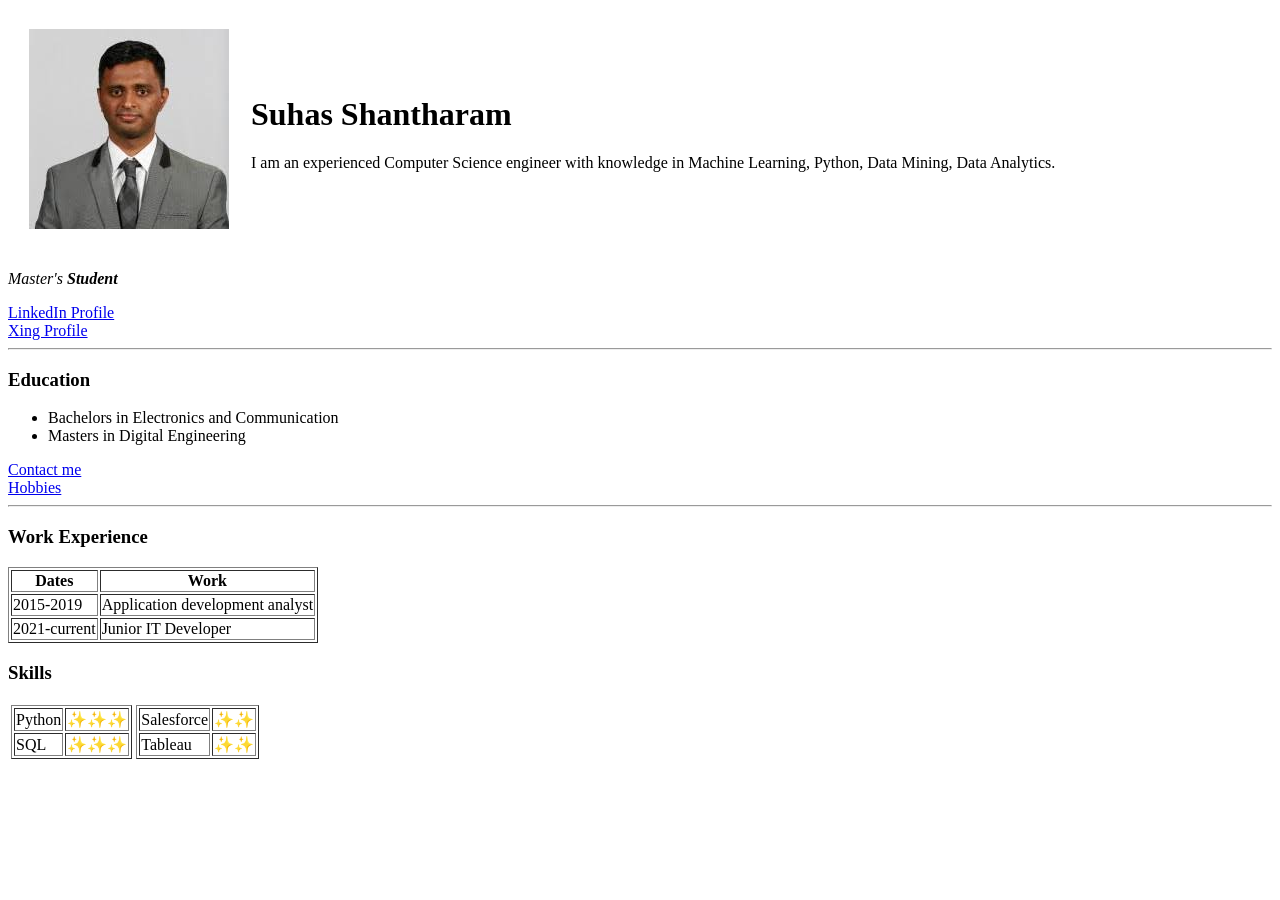
==== index.html @ c67d60f5 "Add files via upload" ====
<!DOCTYPE html>
<html lang="en">
<head>
    <meta charset="UTF-8">
    <meta http-equiv="X-UA-Compatible" content="IE=edge">
    <meta name="viewport" content="width=device-width, initial-scale=1.0">
    <title>🐿Suhas Personal site</title>
</head>
<body>
    <table cellspacing='20'>
        <tr>
            <td><img src="[data-uri]" alt="Suhas profile picture"></td>
            <td><h1>Suhas Shantharam</h1><p>I am an experienced Computer Science engineer with knowledge in Machine Learning, Python, Data Mining, Data Analytics.</p></td>
        </tr>
    </table>
    
    
    <p><em>Master's <strong>Student</strong></em></p>
    <a href="https://www.linkedin.com/in/suhas-shantharam-69884892/">LinkedIn Profile</a>
    <br>
    <a href="https://www.xing.com/profile/Suhas_Shantharam/cv">Xing Profile</a>
    
    <hr>
    <h3>Education</h3>
    <ul>
        <li>Bachelors in Electronics and Communication</li>
        <li>Masters in Digital Engineering</li>
    </ul>
    <a href="Contact me.html">Contact me</a>
    <br>
    <a href="Hobbies.html">Hobbies</a>
    <hr>
    <h3>Work Experience</h3>
    <table border='1'>
        <thead>
            <th>Dates</th>
            <th>Work</th>
        </thead>
        <tbody>
            <tr>
                <td>2015-2019</td>
                <td>Application development analyst</td>
                
            </tr>
            <tr>
                <td>2021-current</td>
                <td>Junior IT Developer</td>
            </tr>

        </tbody>
        
    </table>
    <h3>Skills</h3>
    <table>
        <tr>
            <td><table border ='1'>
                <tr>
                    <td>Python</td>
                    <td>✨✨✨</td>
                </tr>
                <tr>
                    <td>SQL</td>
                    <td>✨✨✨</td>
                </tr>
                
        
            </table></td>
            <td><table border ='1'>
                
                
                <tr><td>Salesforce</td><td>✨✨</td></tr>
                <tr><td>Tableau</td><td>✨✨</td></tr>
        
            </table></td>
        </tr>
    </table>
    

   
</body>
</html>
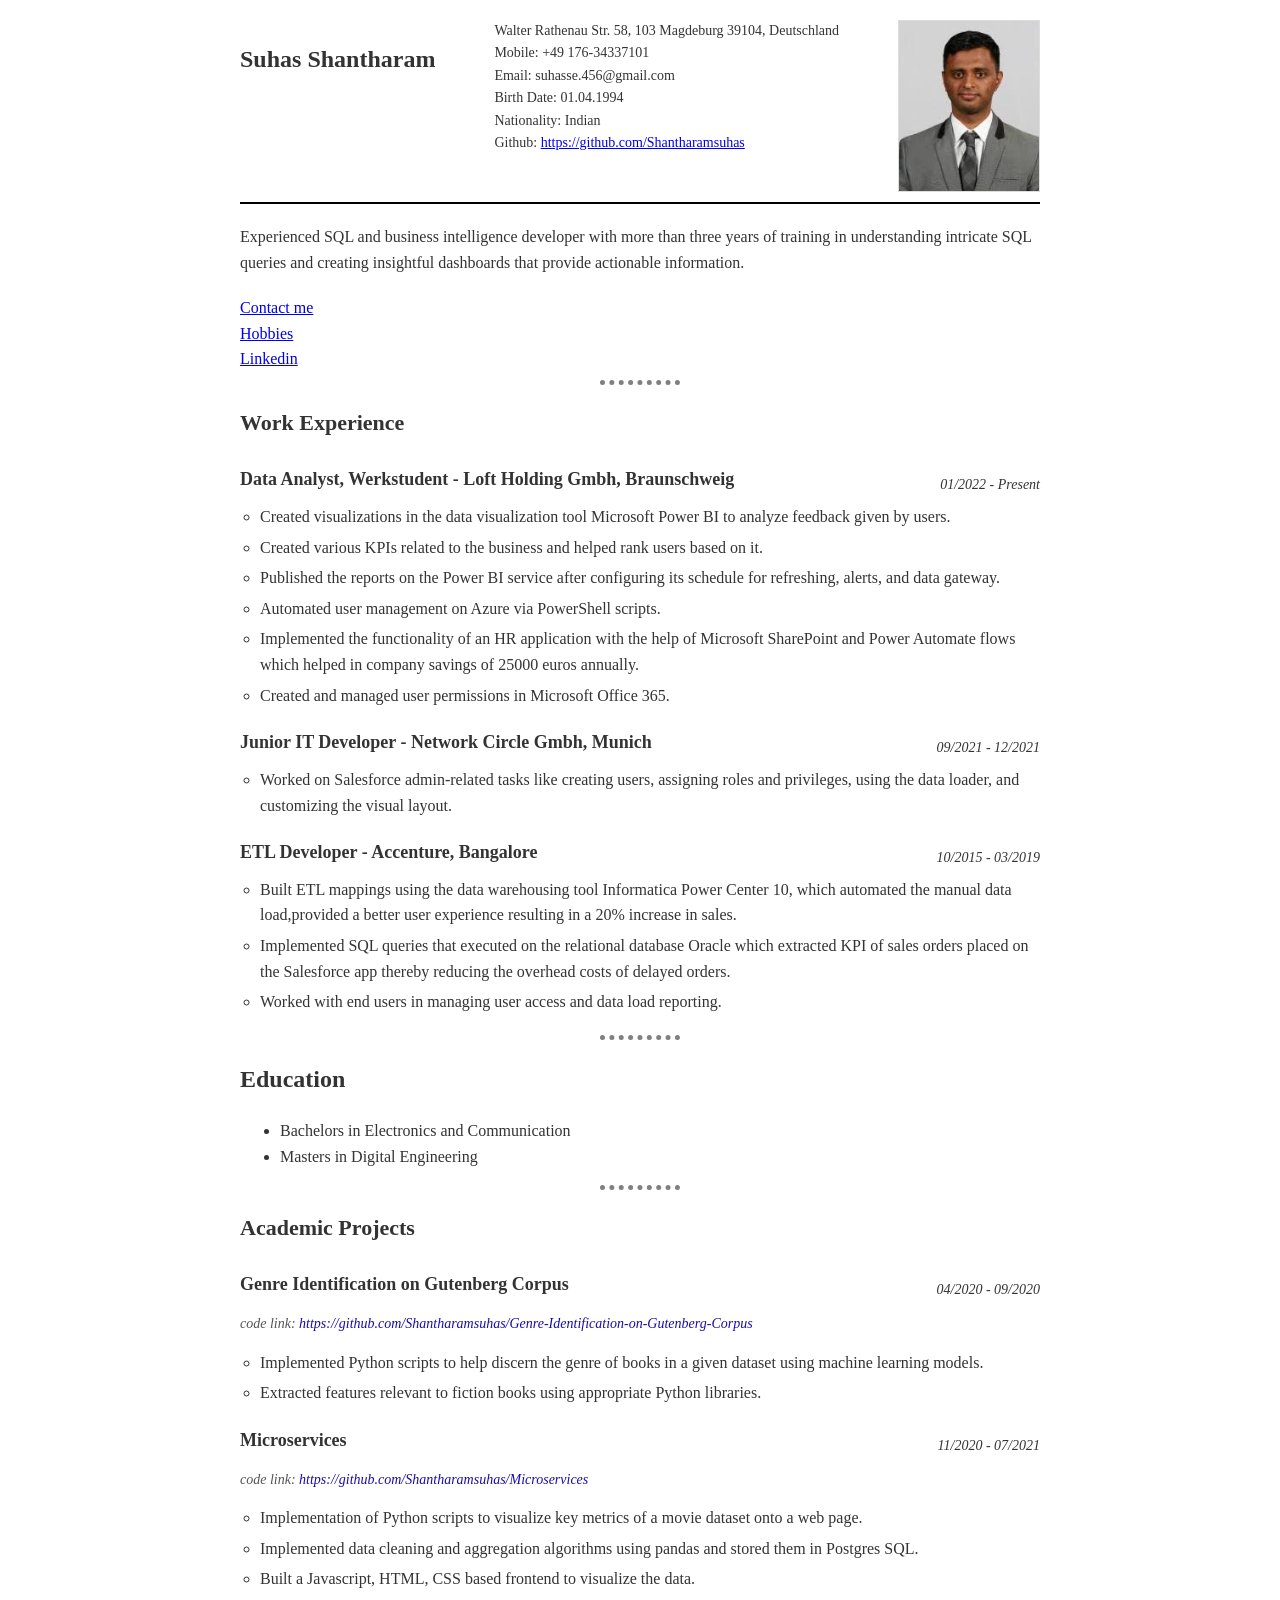
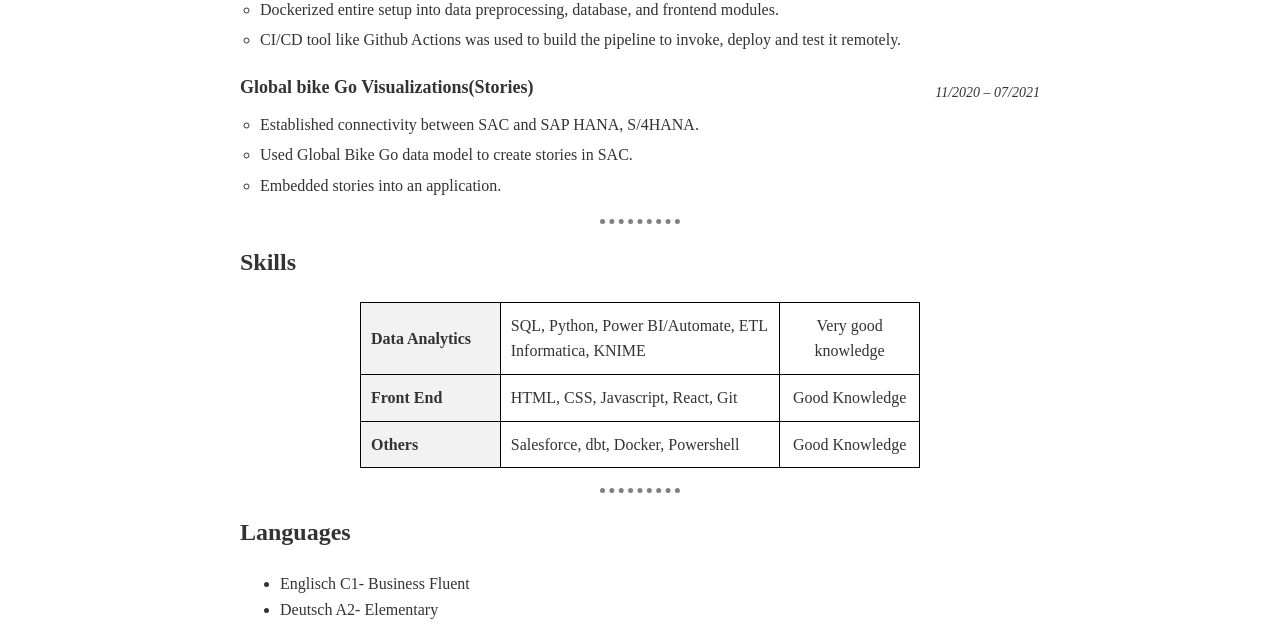
==== commit 64830c7f: "updated resume" ====
--- a/index.html
+++ b/index.html
@@ -2,80 +2,149 @@
 <html lang="en">
 <head>
     <meta charset="UTF-8">
-    <meta http-equiv="X-UA-Compatible" content="IE=edge">
     <meta name="viewport" content="width=device-width, initial-scale=1.0">
-    <title>🐿Suhas Personal site</title>
+    <title>Suhas Shantharam - Resume</title>
+    <link rel="stylesheet" href="css/styles.css">
 </head>
 <body>
-    <table cellspacing='20'>
-        <tr>
-            <td><img src="[data-uri]" alt="Suhas profile picture"></td>
-            <td><h1>Suhas Shantharam</h1><p>I am an experienced Computer Science engineer with knowledge in Machine Learning, Python, Data Mining, Data Analytics.</p></td>
-        </tr>
-    </table>
-    
-    
-    <p><em>Master's <strong>Student</strong></em></p>
-    <a href="https://www.linkedin.com/in/suhas-shantharam-69884892/">LinkedIn Profile</a>
-    <br>
-    <a href="https://www.xing.com/profile/Suhas_Shantharam/cv">Xing Profile</a>
-    
-    <hr>
-    <h3>Education</h3>
-    <ul>
+
+    <div class="resume-container">
+        <div class="header">
+            <h2>Suhas Shantharam</h2>
+            <p>
+                Walter Rathenau Str. 58, 103 Magdeburg 39104, Deutschland<br>
+                Mobile: +49 176-34337101<br>
+                Email: suhasse.456@gmail.com<br>
+                Birth Date: 01.04.1994<br>
+                Nationality: Indian<br>
+                Github: <a href="https://github.com/Shantharamsuhas">https://github.com/Shantharamsuhas</a>
+            </p>
+            <img src="[data-uri]" alt="Suhas profile picture">
+        </div>
+
+        <div class="summary">
+            <p>
+                Experienced SQL and business intelligence developer with more than three years of training in understanding
+                intricate SQL queries and creating insightful dashboards that provide actionable information.
+            </p>
+        </div>
+
+        <a href="Contact me.html">Contact me</a>
+        <br>
+        <a href="Hobbies.html">Hobbies</a>
+        <br>
+        <a href="https://www.linkedin.com/in/suhas-shantharam-69584892/">Linkedin</a>
+        <hr>
+
+        <div class="work-experience">
+            <h2>Work Experience</h2>
+
+            <div class="job">
+                <h3>Data Analyst, Werkstudent - Loft Holding Gmbh, Braunschweig</h3>
+                <span class="date">01/2022 - Present</span>
+                <ul>
+                    <li>Created visualizations in the data visualization tool Microsoft Power BI to analyze feedback given by users.</li>
+                    <li>Created various KPIs related to the business and helped rank users based on it.</li>
+                    <li>Published the reports on the Power BI service after configuring its schedule for refreshing, alerts, and data gateway.</li>
+                    <li>Automated user management on Azure via PowerShell scripts.</li>
+                    <li>Implemented the functionality of an HR application with the help of Microsoft SharePoint and Power Automate flows which helped in company savings of 25000 euros annually.</li>
+                    <li>Created and managed user permissions in Microsoft Office 365.</li>
+                </ul>
+            </div>
+
+            <div class="job">
+                <h3>Junior IT Developer - Network Circle Gmbh, Munich</h3>
+                <span class="date">09/2021 - 12/2021</span>
+                <ul>
+                    <li>Worked on Salesforce admin-related tasks like creating users, assigning roles and privileges, using the data loader, and customizing the visual layout.</li>
+                </ul>
+            </div>
+
+            <div class="job">
+                <h3>ETL Developer - Accenture, Bangalore</h3>
+                <span class="date">10/2015 - 03/2019</span>
+                <ul>
+                    <li>Built ETL mappings using the data warehousing tool Informatica Power Center 10, which automated the manual data load,provided a better user experience resulting in a 20% increase in sales.</li>
+                    <li>Implemented SQL queries that executed on the relational database Oracle which extracted KPI of sales orders placed on the Salesforce app thereby reducing the overhead costs of delayed orders.</li>
+                    <li>Worked with end users in managing user access and data load reporting.</li>
+                </ul>
+            </div>
+
+        </div>
+        <hr>
+
+        <h2 id="heading">Education</h2>
+        <ul>
         <li>Bachelors in Electronics and Communication</li>
         <li>Masters in Digital Engineering</li>
-    </ul>
-    <a href="Contact me.html">Contact me</a>
-    <br>
-    <a href="Hobbies.html">Hobbies</a>
-    <hr>
-    <h3>Work Experience</h3>
-    <table border='1'>
-        <thead>
-            <th>Dates</th>
-            <th>Work</th>
-        </thead>
-        <tbody>
-            <tr>
-                <td>2015-2019</td>
-                <td>Application development analyst</td>
-                
-            </tr>
-            <tr>
-                <td>2021-current</td>
-                <td>Junior IT Developer</td>
-            </tr>
+        </ul>
+        <hr>
 
-        </tbody>
-        
-    </table>
-    <h3>Skills</h3>
-    <table>
+        <div class="academic-projects">
+            <h2>Academic Projects</h2>
+
+            <div class="project">
+                <h3>Genre Identification on Gutenberg Corpus</h3>
+                <span class="date">04/2020 - 09/2020</span>
+                <p class="code-link">code link: <a href="https://github.com/Shantharamsuhas/Genre-Idenification-on-Gutenberg-Corpus">https://github.com/Shantharamsuhas/Genre-Identification-on-Gutenberg-Corpus</a></p>
+                <ul>
+                    <li>Implemented Python scripts to help discern the genre of books in a given dataset using machine learning models.</li>
+                    <li>Extracted features relevant to fiction books using appropriate Python libraries.</li>
+                </ul>
+            </div>
+
+            <div class="project">
+                <h3>Microservices</h3>
+                <span class="date">11/2020 - 07/2021</span>
+                <p class="code-link">code link: <a href="https://github.com/Shantharamsuhas/Microservices">https://github.com/Shantharamsuhas/Microservices</a></p>
+                <ul>
+                    <li>Implementation of Python scripts to visualize key metrics of a movie dataset onto a web page.</li>
+                    <li>Implemented data cleaning and aggregation algorithms using pandas and stored them in Postgres SQL.</li>
+                    <li>Built a Javascript, HTML, CSS based frontend to visualize the data.</li>
+                    <li>Dockerized entire setup into data preprocessing, database, and frontend modules.</li>
+                    <li>CI/CD tool like Github Actions was used to build the pipeline to invoke, deploy and test it remotely.</li>
+                </ul>
+            </div>
+
+            <div class="project">
+                <h3>Global bike Go Visualizations(Stories)</h3>
+                <span class="date">11/2020 – 07/2021</span>
+                <ul>
+                    <li>Established connectivity between SAC and SAP HANA, S/4HANA.</li>
+                    <li>Used Global Bike Go data model to create stories in SAC.</li>
+                    <li>Embedded stories into an application.</li>
+                </ul>
+            </div>
+        </div>
+        <hr>
+
+        <h2>Skills</h2>
+        <table class="skills-table">
         <tr>
-            <td><table border ='1'>
-                <tr>
-                    <td>Python</td>
-                    <td>✨✨✨</td>
-                </tr>
-                <tr>
-                    <td>SQL</td>
-                    <td>✨✨✨</td>
-                </tr>
-                
-        
-            </table></td>
-            <td><table border ='1'>
-                
-                
-                <tr><td>Salesforce</td><td>✨✨</td></tr>
-                <tr><td>Tableau</td><td>✨✨</td></tr>
-        
-            </table></td>
+            <th>Data Analytics</th>
+            <td>SQL, Python, Power BI/Automate, ETL Informatica, KNIME</td>
+            <td>Very good knowledge</td>
         </tr>
-    </table>
-    
+        <tr>
+            <th>Front End</th>
+            <td>HTML, CSS, Javascript, React, Git</td>
+            <td>Good Knowledge</td>
+        </tr>
+        <tr>
+            <th>Others</th>
+            <td>Salesforce, dbt, Docker, Powershell</td>
+            <td>Good Knowledge</td>
+        </tr>
+        </table>
+        <hr>
 
-   
+        <h2 id="heading">Languages</h2>
+        <ul>
+        <li>Englisch     C1- Business Fluent</li>
+        <li>Deutsch     A2- Elementary</li>
+        </ul>
+
+    </div>
+
 </body>
-</html>+</html>
--- a/css/styles.css
+++ b/css/styles.css
@@ -0,0 +1,137 @@
+/**TAG Selectors**/
+body {
+    font-family: "Times New Roman", Times, serif;
+    line-height: 1.6;
+    margin: 20px;
+    color: #333;
+}
+
+.resume-container {
+    width: 800px;
+    margin: 0 auto;
+}
+
+.header {
+    display: flex;
+    justify-content: space-between;
+    align-items: flex-start;
+    border-bottom: 2px solid #000;
+    padding-bottom: 10px;
+}
+
+.header h1 {
+    font-size: 32px;
+    margin: 0;
+}
+
+.header p {
+    margin: 0;
+    font-size: 14px;
+}
+
+.header img {
+    width: 140px;
+    height: 170px;
+    object-fit: cover;
+    border: 1px solid #ddd;
+}
+
+.summary {
+    margin: 20px 0;
+    font-size: 16px;
+}
+
+.work-experience,
+.academic-projects {
+    margin: 20px 0;
+}
+
+.work-experience h2,
+.academic-projects h2 {
+    font-size: 22px;
+    /* border-bottom: 2px solid #000; */
+    padding-bottom: 5px;
+}
+
+.job,
+.project {
+    margin: 20px 0;
+}
+
+.job h3,
+.project h3 {
+    font-size: 18px;
+    margin: 0;
+    /* font-weight: normal; */
+}
+
+.job .date,
+.project .date {
+    float: right;
+    font-size: 14px;
+    font-style: italic;
+    margin-top: -20px;
+}
+
+.job ul,
+.project ul {
+    list-style-type: circle;
+    margin: 10px 0;
+    padding-left: 20px;
+}
+
+.job ul li,
+.project ul li {
+    margin-bottom: 5px;
+}
+
+.project a {
+    color: #1a0dab;
+    text-decoration: none;
+}
+
+.project a:hover {
+    text-decoration: underline;
+}
+
+.project .code-link {
+    font-style: italic;
+    font-size: 14px;
+    color: #555;
+}
+
+
+hr {
+    border-style: none;
+    border-top-style: dotted;
+    border-color: grey;
+    border-width: 5px;
+    width: 10%;
+}
+
+.skills-table {
+    width: 70%;
+    margin: 20px auto;
+    border-collapse: collapse;
+    border: 1px solid #000;
+}
+
+.skills-table th, .skills-table td {
+    border: 1px solid #000;
+    padding: 10px;
+    text-align: left;
+}
+
+.skills-table th {
+    background-color: #f2f2f2;
+    width: 20%;
+}
+
+.skills-table td {
+    width: 40%;
+}
+
+.skills-table td:last-child {
+    width: 20%;
+    text-align: center;
+}
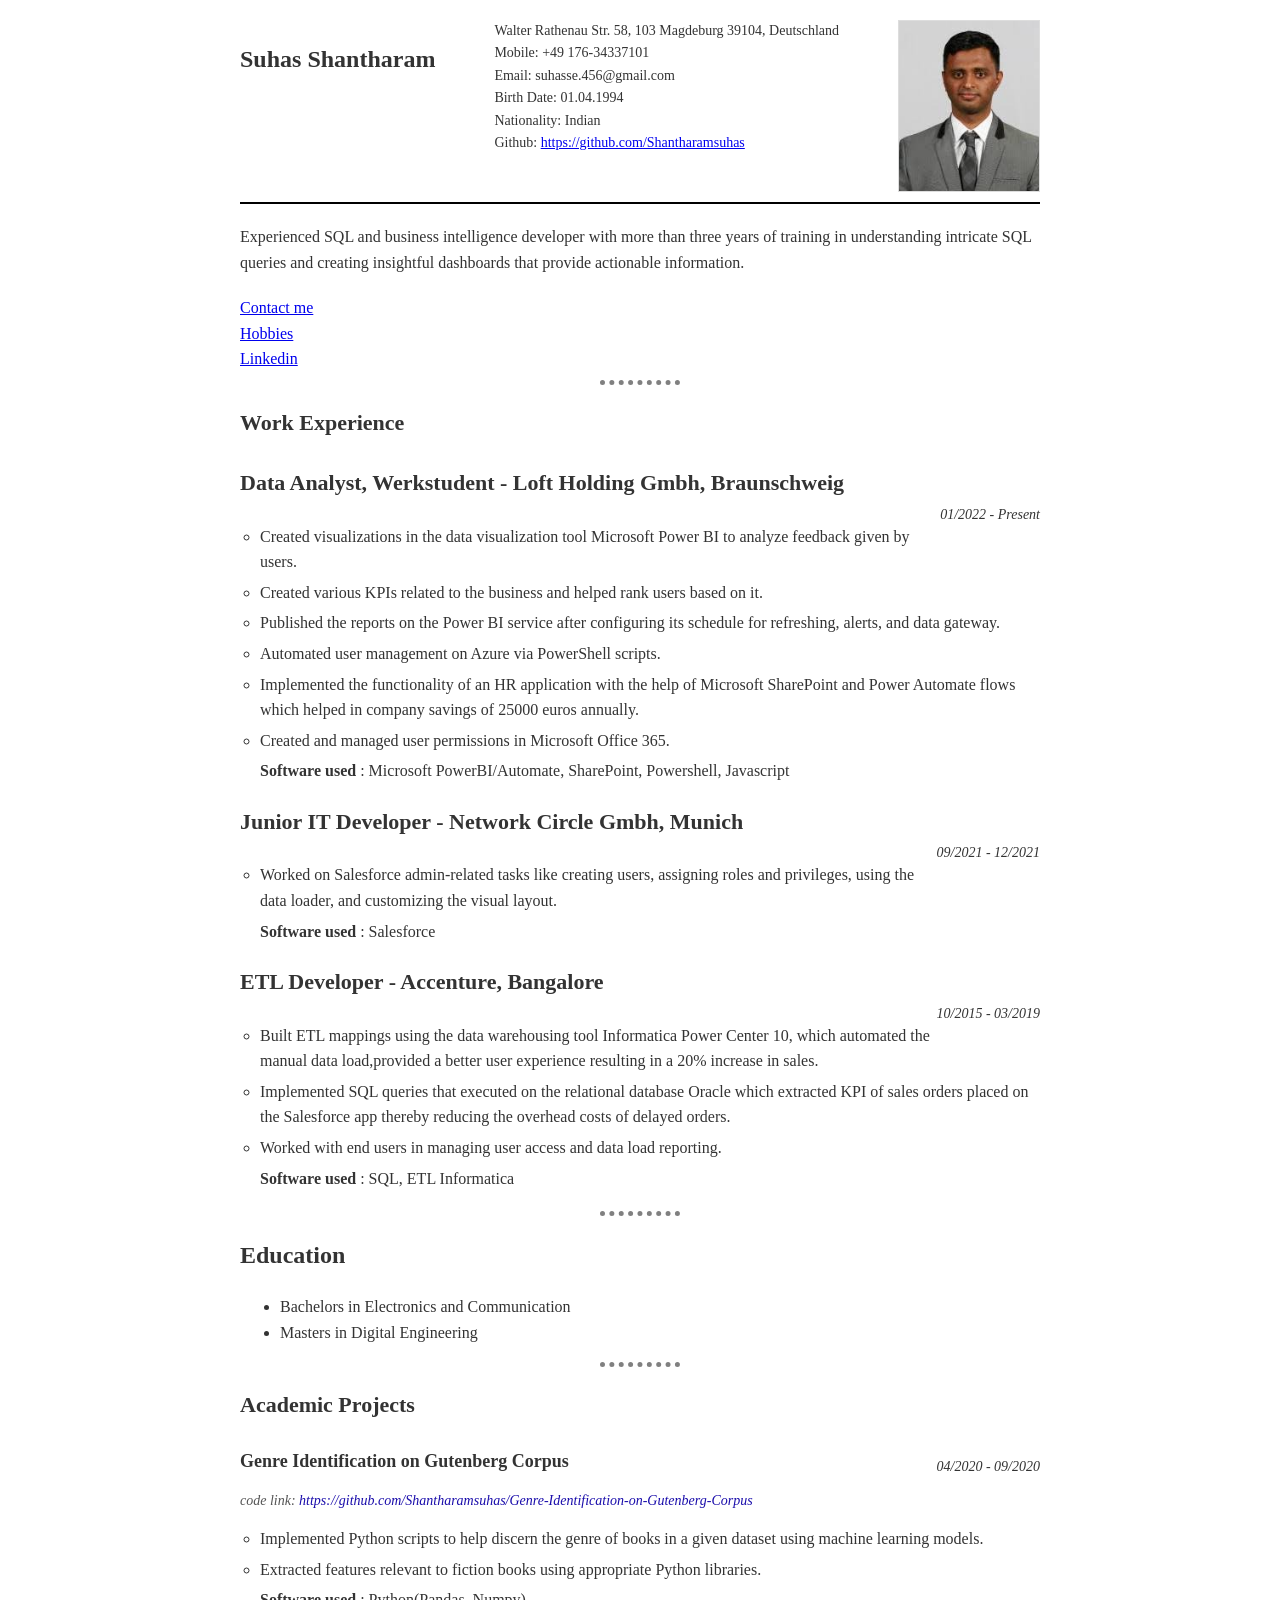
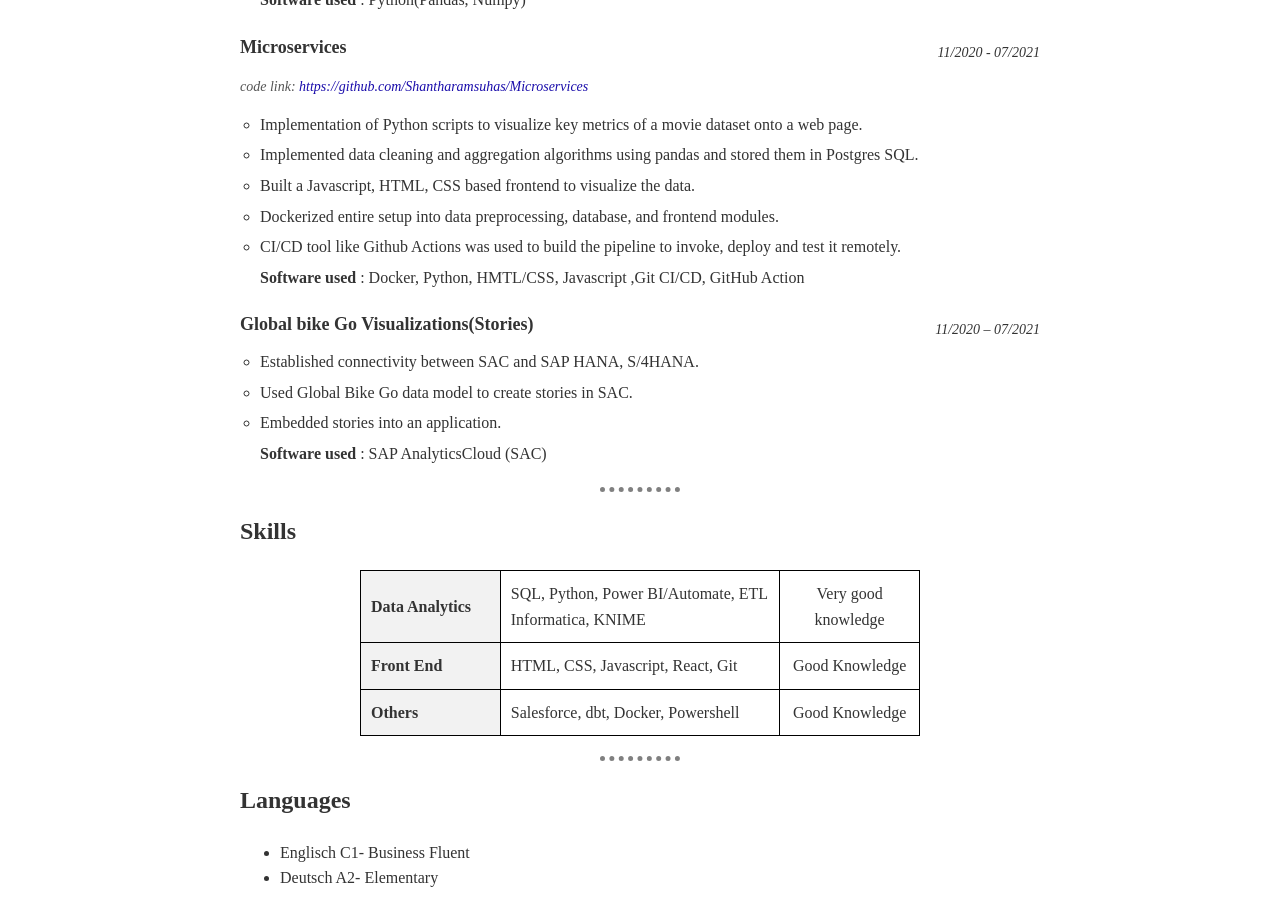
==== commit b218e1b7: "modifications" ====
--- a/index.html
+++ b/index.html
@@ -40,7 +40,7 @@
             <h2>Work Experience</h2>
 
             <div class="job">
-                <h3>Data Analyst, Werkstudent - Loft Holding Gmbh, Braunschweig</h3>
+                <h2>Data Analyst, Werkstudent - Loft Holding Gmbh, Braunschweig</h2>
                 <span class="date">01/2022 - Present</span>
                 <ul>
                     <li>Created visualizations in the data visualization tool Microsoft Power BI to analyze feedback given by users.</li>
@@ -49,24 +49,27 @@
                     <li>Automated user management on Azure via PowerShell scripts.</li>
                     <li>Implemented the functionality of an HR application with the help of Microsoft SharePoint and Power Automate flows which helped in company savings of 25000 euros annually.</li>
                     <li>Created and managed user permissions in Microsoft Office 365.</li>
+                    <b>Software used</b> : Microsoft PowerBI/Automate, SharePoint, Powershell, Javascript
                 </ul>
             </div>
 
             <div class="job">
-                <h3>Junior IT Developer - Network Circle Gmbh, Munich</h3>
+                <h2>Junior IT Developer - Network Circle Gmbh, Munich</h2>
                 <span class="date">09/2021 - 12/2021</span>
                 <ul>
                     <li>Worked on Salesforce admin-related tasks like creating users, assigning roles and privileges, using the data loader, and customizing the visual layout.</li>
+                    <b>Software used</b> : Salesforce
                 </ul>
             </div>
 
             <div class="job">
-                <h3>ETL Developer - Accenture, Bangalore</h3>
+                <h2>ETL Developer - Accenture, Bangalore</h2>
                 <span class="date">10/2015 - 03/2019</span>
                 <ul>
                     <li>Built ETL mappings using the data warehousing tool Informatica Power Center 10, which automated the manual data load,provided a better user experience resulting in a 20% increase in sales.</li>
                     <li>Implemented SQL queries that executed on the relational database Oracle which extracted KPI of sales orders placed on the Salesforce app thereby reducing the overhead costs of delayed orders.</li>
                     <li>Worked with end users in managing user access and data load reporting.</li>
+                    <b>Software used</b> : SQL, ETL Informatica
                 </ul>
             </div>
 
@@ -90,6 +93,7 @@
                 <ul>
                     <li>Implemented Python scripts to help discern the genre of books in a given dataset using machine learning models.</li>
                     <li>Extracted features relevant to fiction books using appropriate Python libraries.</li>
+                    <b>Software used</b> : Python(Pandas, Numpy)
                 </ul>
             </div>
 
@@ -103,6 +107,7 @@
                     <li>Built a Javascript, HTML, CSS based frontend to visualize the data.</li>
                     <li>Dockerized entire setup into data preprocessing, database, and frontend modules.</li>
                     <li>CI/CD tool like Github Actions was used to build the pipeline to invoke, deploy and test it remotely.</li>
+                    <b>Software used</b> : Docker, Python, HMTL/CSS, Javascript ,Git  CI/CD, GitHub Action
                 </ul>
             </div>
 
@@ -113,6 +118,8 @@
                     <li>Established connectivity between SAC and SAP HANA, S/4HANA.</li>
                     <li>Used Global Bike Go data model to create stories in SAC.</li>
                     <li>Embedded stories into an application.</li>
+                    <b>Software used</b> : SAP AnalyticsCloud (SAC)
+
                 </ul>
             </div>
         </div>
